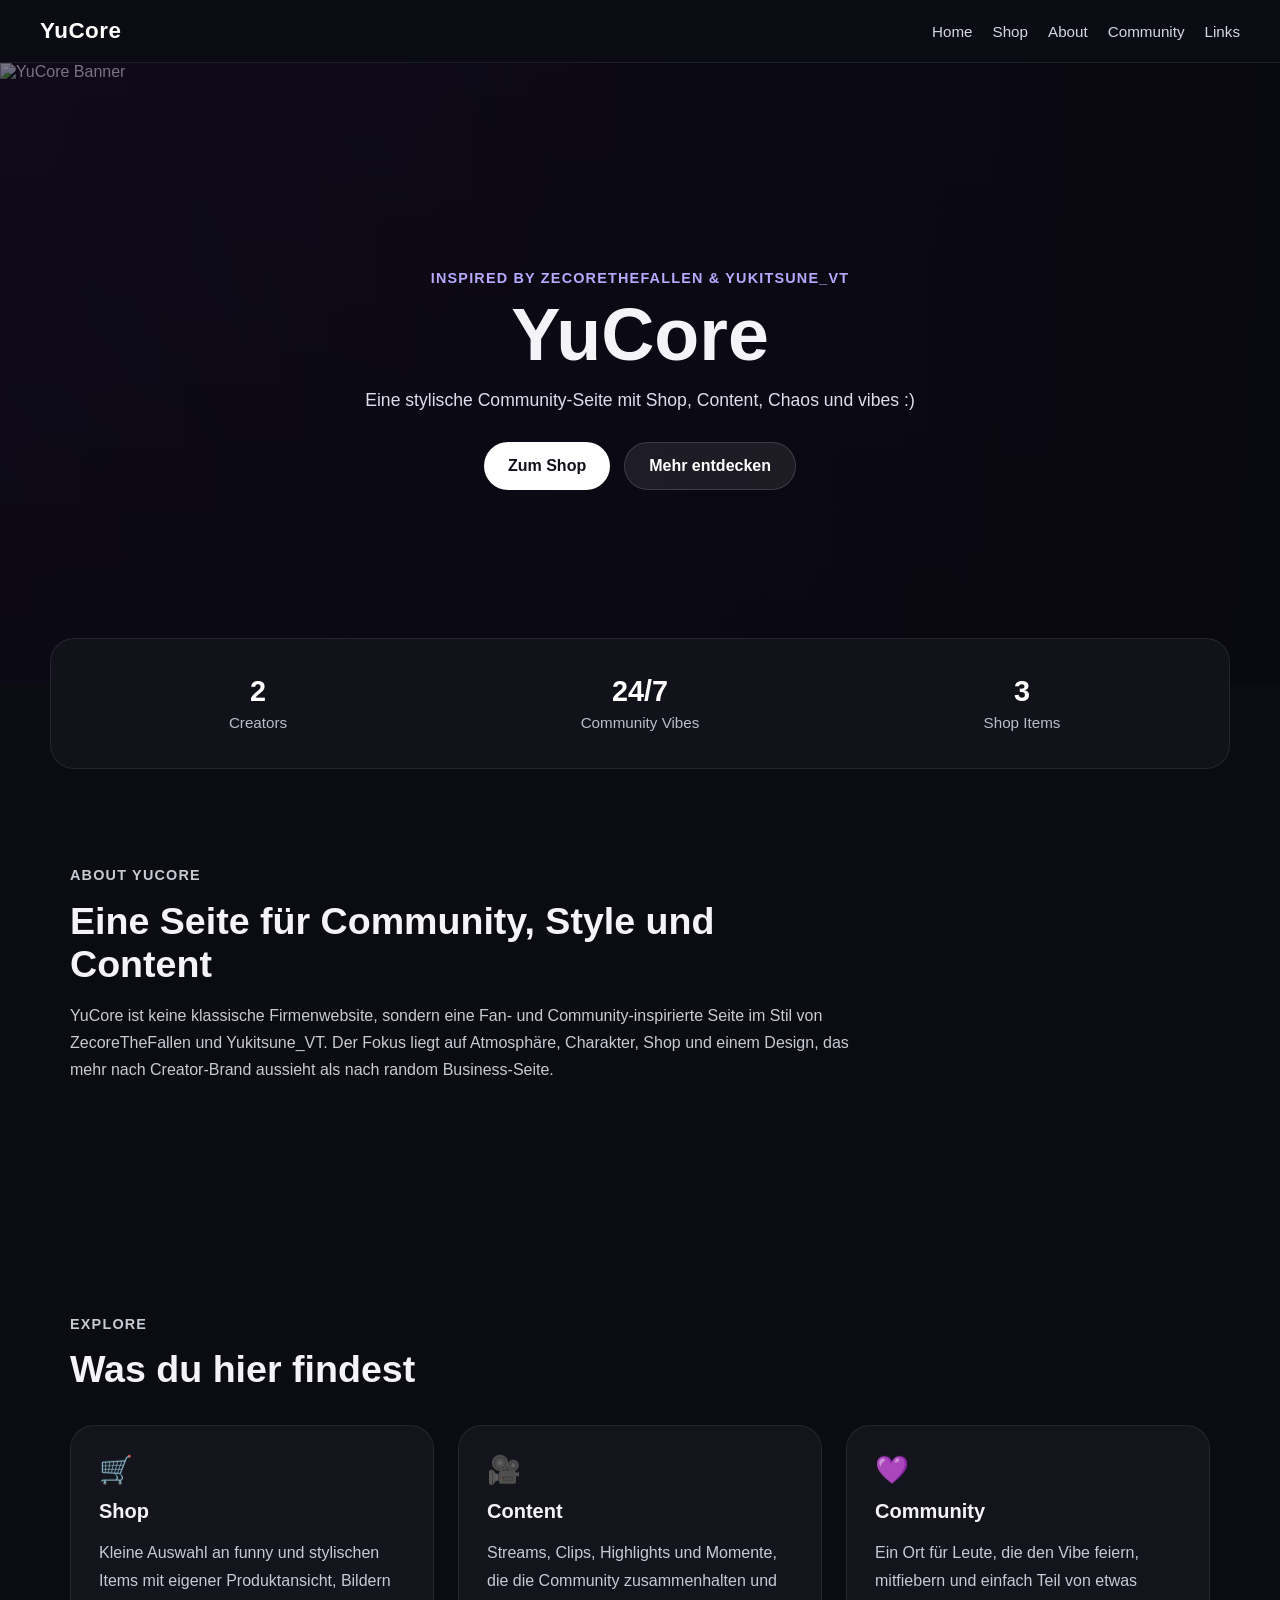
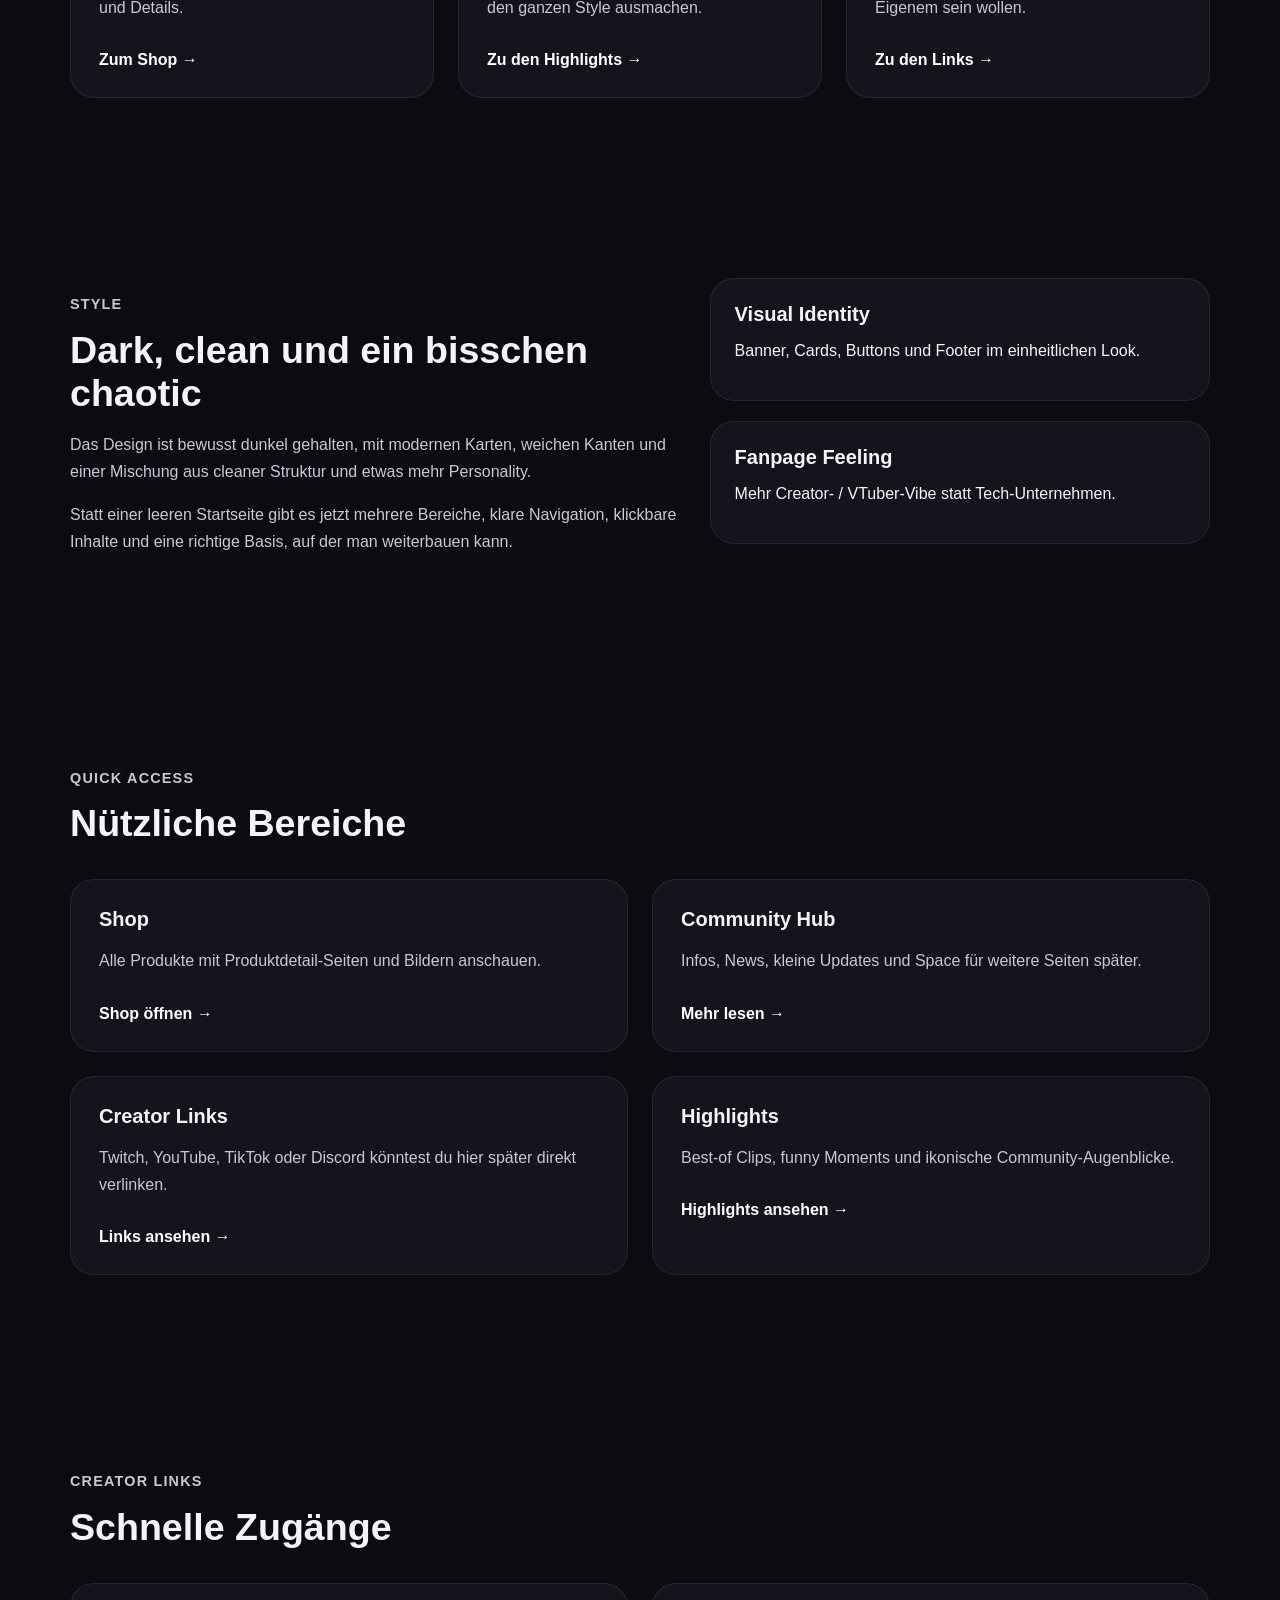
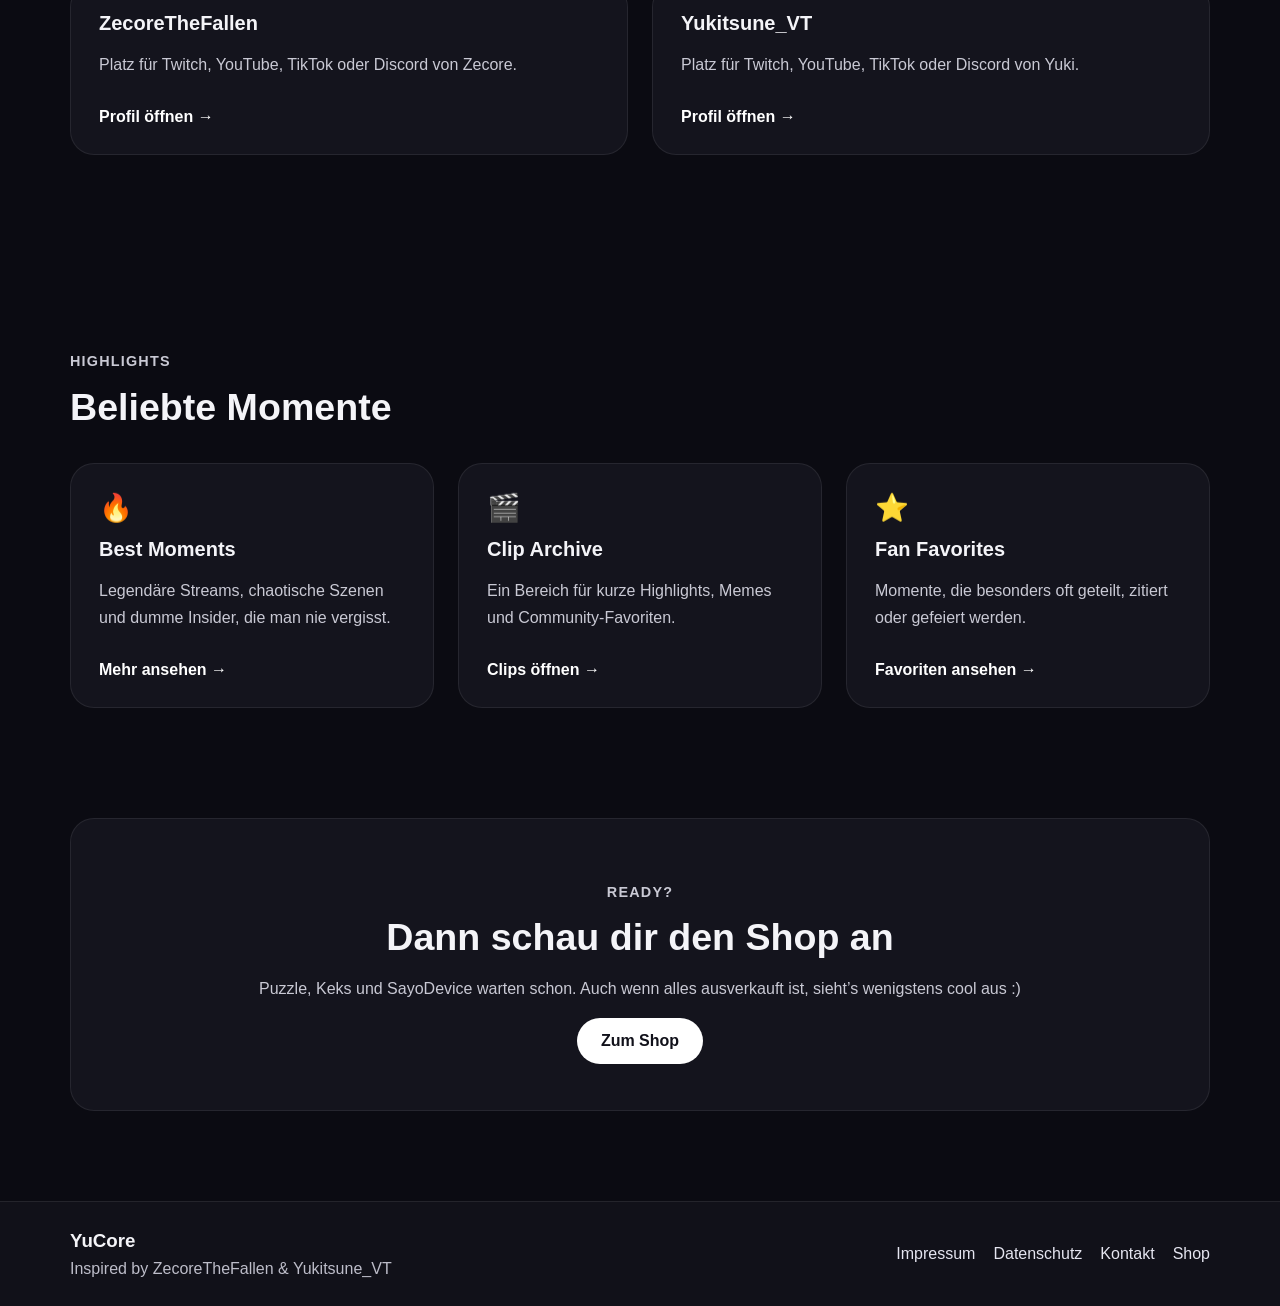
==== index.html @ 49accf86 "Add files via upload" ====
<!DOCTYPE html>
<html lang="de">
<head>
    <meta charset="UTF-8">
    <meta name="viewport" content="width=device-width, initial-scale=1.0">
    <title>YuCore</title>
    <link rel="stylesheet" href="style.css">
</head>
<body class="site-body">

    <nav class="navbar">
        <a href="index.html" class="logo">YuCore</a>

        <div class="nav-links">
            <a href="index.html">Home</a>
            <a href="shop.html">Shop</a>
            <a href="#about">About</a>
            <a href="#community">Community</a>
            <a href="#links">Links</a>
        </div>
    </nav>

    <main class="main-content">

        <header class="hero">
            <img src="Assets/YuCore.jpg" alt="YuCore Banner">
            <div class="hero-overlay"></div>

            <div class="hero-content">
                <p class="hero-kicker">Inspired by ZecoreTheFallen & Yukitsune_VT</p>
                <h1>YuCore</h1>
                <p class="hero-text">
                    Eine stylische Community-Seite mit Shop, Content, Chaos und vibes :)
                </p>

                <div class="hero-buttons">
                    <a href="shop.html" class="btn btn-primary">Zum Shop</a>
                    <a href="#about" class="btn btn-secondary">Mehr entdecken</a>
                </div>
            </div>
        </header>

        <section class="info-strip">
            <div class="info-item">
                <span class="info-number">2</span>
                <span class="info-label">Creators</span>
            </div>
            <div class="info-item">
                <span class="info-number">24/7</span>
                <span class="info-label">Community Vibes</span>
            </div>
            <div class="info-item">
                <span class="info-number">3</span>
                <span class="info-label">Shop Items</span>
            </div>
        </section>

        <section class="section intro-section" id="about">
            <div class="section-header">
                <p class="section-kicker">About YuCore</p>
                <h2>Eine Seite für Community, Style und Content</h2>
                <p>
                    YuCore ist keine klassische Firmenwebsite, sondern eine Fan- und Community-inspirierte
                    Seite im Stil von ZecoreTheFallen und Yukitsune_VT. Der Fokus liegt auf Atmosphäre,
                    Charakter, Shop und einem Design, das mehr nach Creator-Brand aussieht als nach random Business-Seite.
                </p>
            </div>
        </section>

        <section class="section cards-section" id="community">
            <div class="section-header">
                <p class="section-kicker">Explore</p>
                <h2>Was du hier findest</h2>
            </div>

            <div class="feature-grid">
                <article class="feature-card">
                    <div class="feature-icon">🛒</div>
                    <h3>Shop</h3>
                    <p>
                        Kleine Auswahl an funny und stylischen Items mit eigener Produktansicht,
                        Bildern und Details.
                    </p>
                    <a href="shop.html" class="text-link">Zum Shop →</a>
                </article>

                <article class="feature-card">
                    <div class="feature-icon">🎥</div>
                    <h3>Content</h3>
                    <p>
                        Streams, Clips, Highlights und Momente, die die Community zusammenhalten
                        und den ganzen Style ausmachen.
                    </p>
                    <a href="#highlights" class="text-link">Zu den Highlights →</a>
                </article>

                <article class="feature-card">
                    <div class="feature-icon">💜</div>
                    <h3>Community</h3>
                    <p>
                        Ein Ort für Leute, die den Vibe feiern, mitfiebern und einfach Teil von
                        etwas Eigenem sein wollen.
                    </p>
                    <a href="#community-links" class="text-link">Zu den Links →</a>
                </article>
            </div>
        </section>

        <section class="section split-section">
            <div class="split-text">
                <p class="section-kicker">Style</p>
                <h2>Dark, clean und ein bisschen chaotic</h2>
                <p>
                    Das Design ist bewusst dunkel gehalten, mit modernen Karten, weichen Kanten
                    und einer Mischung aus cleaner Struktur und etwas mehr Personality.
                </p>
                <p>
                    Statt einer leeren Startseite gibt es jetzt mehrere Bereiche, klare Navigation,
                    klickbare Inhalte und eine richtige Basis, auf der man weiterbauen kann.
                </p>
            </div>

            <div class="split-panel">
                <div class="mini-panel">
                    <h3>Visual Identity</h3>
                    <p>Banner, Cards, Buttons und Footer im einheitlichen Look.</p>
                </div>
                <div class="mini-panel">
                    <h3>Fanpage Feeling</h3>
                    <p>Mehr Creator- / VTuber-Vibe statt Tech-Unternehmen.</p>
                </div>
            </div>
        </section>

        <section class="section links-section" id="links">
            <div class="section-header">
                <p class="section-kicker">Quick Access</p>
                <h2>Nützliche Bereiche</h2>
            </div>

            <div class="link-box-grid" id="community-links">
                <div class="link-box">
                    <h3>Shop</h3>
                    <p>Alle Produkte mit Produktdetail-Seiten und Bildern anschauen.</p>
                    <a href="shop.html" class="text-link">Shop öffnen →</a>
                </div>

                <div class="link-box">
                    <h3>Community Hub</h3>
                    <p>Infos, News, kleine Updates und Space für weitere Seiten später.</p>
                    <a href="#about" class="text-link">Mehr lesen →</a>
                </div>

                <div class="link-box">
                    <h3>Creator Links</h3>
                    <p>Twitch, YouTube, TikTok oder Discord könntest du hier später direkt verlinken.</p>
                    <a href="#creator-links" class="text-link">Links ansehen →</a>
                </div>

                <div class="link-box" id="highlights">
                    <h3>Highlights</h3>
                    <p>Best-of Clips, funny Moments und ikonische Community-Augenblicke.</p>
                    <a href="#highlights-grid" class="text-link">Highlights ansehen →</a>
                </div>
            </div>
        </section>

        <section class="section" id="creator-links">
            <div class="section-header">
                <p class="section-kicker">Creator Links</p>
                <h2>Schnelle Zugänge</h2>
            </div>

            <div class="link-box-grid">
                <div class="link-box">
                    <h3>ZecoreTheFallen</h3>
                    <p>Platz für Twitch, YouTube, TikTok oder Discord von Zecore.</p>
                    <a href="https://www.twitch.tv/zecorethefallen" class="text-link">Profil öffnen →</a>
                </div>

                <div class="link-box">
                    <h3>Yukitsune_VT</h3>
                    <p>Platz für Twitch, YouTube, TikTok oder Discord von Yuki.</p>
                    <a href="https://www.twitch.tv/yukitsune_vt" class="text-link">Profil öffnen →</a>
                </div>
            </div>
        </section>

        <section class="section" id="highlights-grid">
            <div class="section-header">
                <p class="section-kicker">Highlights</p>
                <h2>Beliebte Momente</h2>
            </div>

            <div class="feature-grid">
                <article class="feature-card">
                    <div class="feature-icon">🔥</div>
                    <h3>Best Moments</h3>
                    <p>Legendäre Streams, chaotische Szenen und dumme Insider, die man nie vergisst.</p>
                    <a href="https://www.twitch.tv/yukitsune_vt/videos?filter=highlights&sort=time" class="text-link">Mehr ansehen →</a>
                </article>

                <article class="feature-card">
                    <div class="feature-icon">🎬</div>
                    <h3>Clip Archive</h3>
                    <p>Ein Bereich für kurze Highlights, Memes und Community-Favoriten.</p>
                    <a href="https://www.twitch.tv/yukitsune_vt/videos?featured=true&filter=clips&range=all" class="text-link">Clips öffnen →</a>
                </article>

                <article class="feature-card">
                    <div class="feature-icon">⭐</div>
                    <h3>Fan Favorites</h3>
                    <p>Momente, die besonders oft geteilt, zitiert oder gefeiert werden.</p>
                    <a href="https://www.twitch.tv/zecorethefallen/videos?featured=true&filter=clips&range=all" class="text-link">Favoriten ansehen →</a>
                </article>
            </div>
        </section>

        <section class="section cta-section">
            <div class="cta-card">
                <p class="section-kicker">Ready?</p>
                <h2>Dann schau dir den Shop an</h2>
                <p>
                    Puzzle, Keks und SayoDevice warten schon. Auch wenn alles ausverkauft ist,
                    sieht’s wenigstens cool aus :)
                </p>
                <a href="shop.html" class="btn btn-primary">Zum Shop</a>
            </div>
        </section>

    </main>

    <footer class="footer">
        <div class="footer-inner">
            <div class="footer-brand">
                <h3>YuCore</h3>
                <p>Inspired by ZecoreTheFallen & Yukitsune_VT</p>
            </div>

            <div class="footer-links">
                <a href="#">Impressum</a>
                <a href="#">Datenschutz</a>
                <a href="#">Kontakt</a>
                <a href="shop.html">Shop</a>
            </div>
        </div>
    </footer>

</body>
</html>
---- style.css ----
* {
    box-sizing: border-box;
}

html,
body {
    margin: 0;
    padding: 0;
}

body {
    font-family: Arial, sans-serif;
    background: #0b0b12;
    color: #f4f4f8;
}

img {
    max-width: 100%;
    display: block;
}

a {
    color: inherit;
    text-decoration: none;
}

.site-body {
    min-height: 100vh;
    display: flex;
    flex-direction: column;
}

.main-content {
    flex: 1;
}

/* NAVBAR */
.navbar {
    position: sticky;
    top: 0;
    z-index: 1000;
    display: flex;
    justify-content: space-between;
    align-items: center;
    padding: 18px 40px;
    background: rgba(12, 12, 20, 0.92);
    backdrop-filter: blur(10px);
    border-bottom: 1px solid rgba(255, 255, 255, 0.08);
}

.logo {
    font-size: 1.4rem;
    font-weight: 700;
    color: #ffffff;
    letter-spacing: 0.5px;
}

.nav-links {
    display: flex;
    gap: 20px;
    align-items: center;
}

.nav-links a {
    color: #d7d7e2;
    font-size: 0.95rem;
    transition: 0.2s ease;
}

.nav-links a:hover {
    color: #ffffff;
}

/* HERO */
.hero {
    position: relative;
    min-height: 620px;
    display: flex;
    align-items: center;
    justify-content: center;
    overflow: hidden;
}

.hero img {
    position: absolute;
    inset: 0;
    width: 100%;
    height: 100%;
    object-fit: cover;
}

.hero-overlay {
    position: absolute;
    inset: 0;
    background:
        linear-gradient(to bottom, rgba(5, 5, 12, 0.45), rgba(8, 8, 16, 0.78)),
        linear-gradient(to right, rgba(86, 30, 120, 0.18), rgba(13, 13, 30, 0.18));
}

.hero-content {
    position: relative;
    z-index: 2;
    max-width: 900px;
    text-align: center;
    padding: 40px 20px;
}

.hero-kicker,
.section-kicker {
    color: #b8a9ff;
    font-size: 0.9rem;
    font-weight: 700;
    letter-spacing: 1.2px;
    text-transform: uppercase;
    margin-bottom: 12px;
}

.hero h1 {
    font-size: 4.6rem;
    margin: 0 0 14px 0;
    line-height: 1;
}

.hero-text {
    max-width: 650px;
    margin: 0 auto;
    font-size: 1.1rem;
    color: #dddded;
    line-height: 1.6;
}

.hero-buttons {
    margin-top: 28px;
    display: flex;
    gap: 14px;
    justify-content: center;
    flex-wrap: wrap;
}

/* BUTTONS */
.btn {
    display: inline-flex;
    align-items: center;
    justify-content: center;
    padding: 14px 24px;
    border-radius: 999px;
    font-weight: 700;
    transition: 0.2s ease;
}

.btn-primary {
    background: #ffffff;
    color: #11111a;
}

.btn-primary:hover {
    transform: translateY(-2px);
}

.btn-secondary {
    background: rgba(255, 255, 255, 0.08);
    color: #ffffff;
    border: 1px solid rgba(255, 255, 255, 0.14);
}

.btn-secondary:hover {
    background: rgba(255, 255, 255, 0.14);
}

/* INFO STRIP */
.info-strip {
    max-width: 1180px;
    width: calc(100% - 40px);
    margin: -45px auto 0 auto;
    position: relative;
    z-index: 5;
    background: #12121b;
    border: 1px solid rgba(255, 255, 255, 0.08);
    border-radius: 24px;
    padding: 24px;
    display: grid;
    grid-template-columns: repeat(3, 1fr);
    gap: 16px;
}

.info-item {
    text-align: center;
    padding: 12px;
}

.info-number {
    display: block;
    font-size: 1.8rem;
    font-weight: 700;
    color: #ffffff;
    margin-bottom: 6px;
}

.info-label {
    color: #bdbdc9;
    font-size: 0.95rem;
}

/* GENERAL SECTIONS */
.section {
    max-width: 1180px;
    margin: 0 auto;
    padding: 90px 20px;
}

.section-header {
    max-width: 780px;
    margin-bottom: 34px;
}

.section-header h2,
.split-text h2,
.cta-card h2,
.page-hero-content h1 {
    font-size: 2.35rem;
    margin: 0 0 16px 0;
}

.section-header p,
.split-text p,
.link-box p,
.feature-card p,
.cta-card p,
.page-hero-content p,
.product-desc,
.product-details li {
    color: #c9c9d4;
    line-height: 1.7;
}

/* INTRO */
.intro-section {
    padding-top: 80px;
}

/* FEATURE GRID */
.feature-grid {
    display: grid;
    grid-template-columns: repeat(3, 1fr);
    gap: 24px;
}

.feature-card,
.link-box,
.shop-card,
.product-info-card,
.mini-panel,
.cta-card {
    background: #14141d;
    border: 1px solid rgba(255, 255, 255, 0.08);
    border-radius: 24px;
}

.feature-card {
    padding: 28px;
}

.feature-icon {
    font-size: 1.7rem;
    margin-bottom: 14px;
}

.feature-card h3,
.link-box h3,
.shop-card h3,
.product-details h3,
.mini-panel h3 {
    margin-top: 0;
    margin-bottom: 12px;
    font-size: 1.25rem;
}

.text-link {
    display: inline-block;
    margin-top: 14px;
    color: #ffffff;
    font-weight: 700;
}

/* SPLIT */
.split-section {
    display: grid;
    grid-template-columns: 1.1fr 0.9fr;
    gap: 28px;
    align-items: start;
}

.split-panel {
    display: grid;
    gap: 20px;
}

.mini-panel {
    padding: 24px;
}

/* LINK BOXES */
.link-box-grid {
    display: grid;
    grid-template-columns: repeat(2, 1fr);
    gap: 24px;
}

.link-box {
    padding: 28px;
}

/* CTA */
.cta-section {
    padding-top: 20px;
}

.cta-card {
    text-align: center;
    padding: 46px 24px;
}

/* PAGE HERO */
.page-hero {
    max-width: 1180px;
    margin: 0 auto;
    padding: 70px 20px 20px 20px;
}

.small-hero .page-hero-content {
    max-width: 760px;
}

/* SHOP */
.shop-section {
    padding-top: 30px;
}

.shop-grid {
    display: grid;
    grid-template-columns: repeat(3, 1fr);
    gap: 24px;
}

.shop-card {
    overflow: hidden;
    transition: 0.2s ease;
}

.shop-card:hover {
    transform: translateY(-4px);
}

.shop-image-wrap {
    width: 100%;
    aspect-ratio: 4 / 3;
    overflow: hidden;
    background: #0e0e15;
}

.shop-image-wrap img {
    width: 100%;
    height: 100%;
    object-fit: cover;
}

.shop-card-content {
    padding: 22px;
}

.shop-price,
.product-price {
    color: #ffffff;
    font-size: 1.35rem;
    font-weight: 700;
    margin: 10px 0 12px 0;
}

.shop-desc {
    color: #c9c9d4;
    line-height: 1.6;
}

.shop-link {
    display: inline-block;
    margin-top: 16px;
    font-weight: 700;
    color: #ffffff;
}

/* PRODUCT */
.product-section {
    padding-top: 50px;
}

.product-layout {
    display: grid;
    grid-template-columns: 1.15fr 0.85fr;
    gap: 30px;
    align-items: start;
}

.product-gallery {
    background: #14141d;
    border: 1px solid rgba(255, 255, 255, 0.08);
    border-radius: 24px;
    padding: 24px;
}

.product-main-image-wrap {
    width: 100%;
    aspect-ratio: 1 / 1;
    border-radius: 18px;
    overflow: hidden;
    background: #0f0f17;
    margin-bottom: 18px;
}

.product-main-image {
    width: 100%;
    height: 100%;
    object-fit: cover;
}

.product-thumbs {
    display: flex;
    gap: 12px;
    flex-wrap: wrap;
}

.product-thumb {
    width: 92px;
    height: 92px;
    object-fit: cover;
    border-radius: 14px;
    border: 2px solid transparent;
    cursor: pointer;
    opacity: 0.88;
    transition: 0.2s ease;
    background: #0e0e15;
}

.product-thumb:hover,
.product-thumb.active {
    border-color: #ffffff;
    opacity: 1;
}

.product-info-card {
    padding: 30px;
}

.product-meta {
    display: flex;
    flex-wrap: wrap;
    gap: 10px;
    margin: 18px 0 22px 0;
}

.meta-pill {
    display: inline-flex;
    align-items: center;
    padding: 8px 14px;
    border-radius: 999px;
    background: rgba(255, 255, 255, 0.07);
    color: #e4e4ee;
    font-size: 0.9rem;
}

.product-details {
    margin-top: 26px;
}

.product-details ul {
    padding-left: 20px;
    margin: 0;
}

.soldout-btn {
    width: 100%;
    margin-top: 28px;
    padding: 16px 20px;
    border: none;
    border-radius: 16px;
    background: #2a2a35;
    color: #ffffff;
    font-size: 1rem;
    font-weight: 700;
    cursor: not-allowed;
}

/* FOOTER */
.footer {
    margin-top: auto;
    background: #111119;
    border-top: 1px solid rgba(255, 255, 255, 0.08);
}

.footer-inner {
    max-width: 1180px;
    margin: 0 auto;
    padding: 28px 20px;
    display: flex;
    justify-content: space-between;
    gap: 24px;
    align-items: center;
    flex-wrap: wrap;
}

.footer-brand h3 {
    margin: 0 0 8px 0;
}

.footer-brand p {
    margin: 0;
    color: #bdbdc9;
}

.footer-links {
    display: flex;
    gap: 18px;
    flex-wrap: wrap;
}

.footer-links a {
    color: #e5e5f0;
}

.footer-links a:hover {
    color: #ffffff;
}

/* RESPONSIVE */
@media (max-width: 980px) {
    .feature-grid,
    .shop-grid,
    .product-layout,
    .split-section,
    .link-box-grid {
        grid-template-columns: 1fr;
    }

    .info-strip {
        grid-template-columns: 1fr;
    }

    .hero h1 {
        font-size: 3.1rem;
    }
}

@media (max-width: 720px) {
    .navbar {
        padding: 16px 20px;
        flex-direction: column;
        gap: 14px;
    }

    .nav-links {
        flex-wrap: wrap;
        justify-content: center;
    }

    .hero {
        min-height: 520px;
    }

    .hero h1 {
        font-size: 2.5rem;
    }

    .section {
        padding: 70px 20px;
    }

    .footer-inner {
        flex-direction: column;
        align-items: flex-start;
    }
}
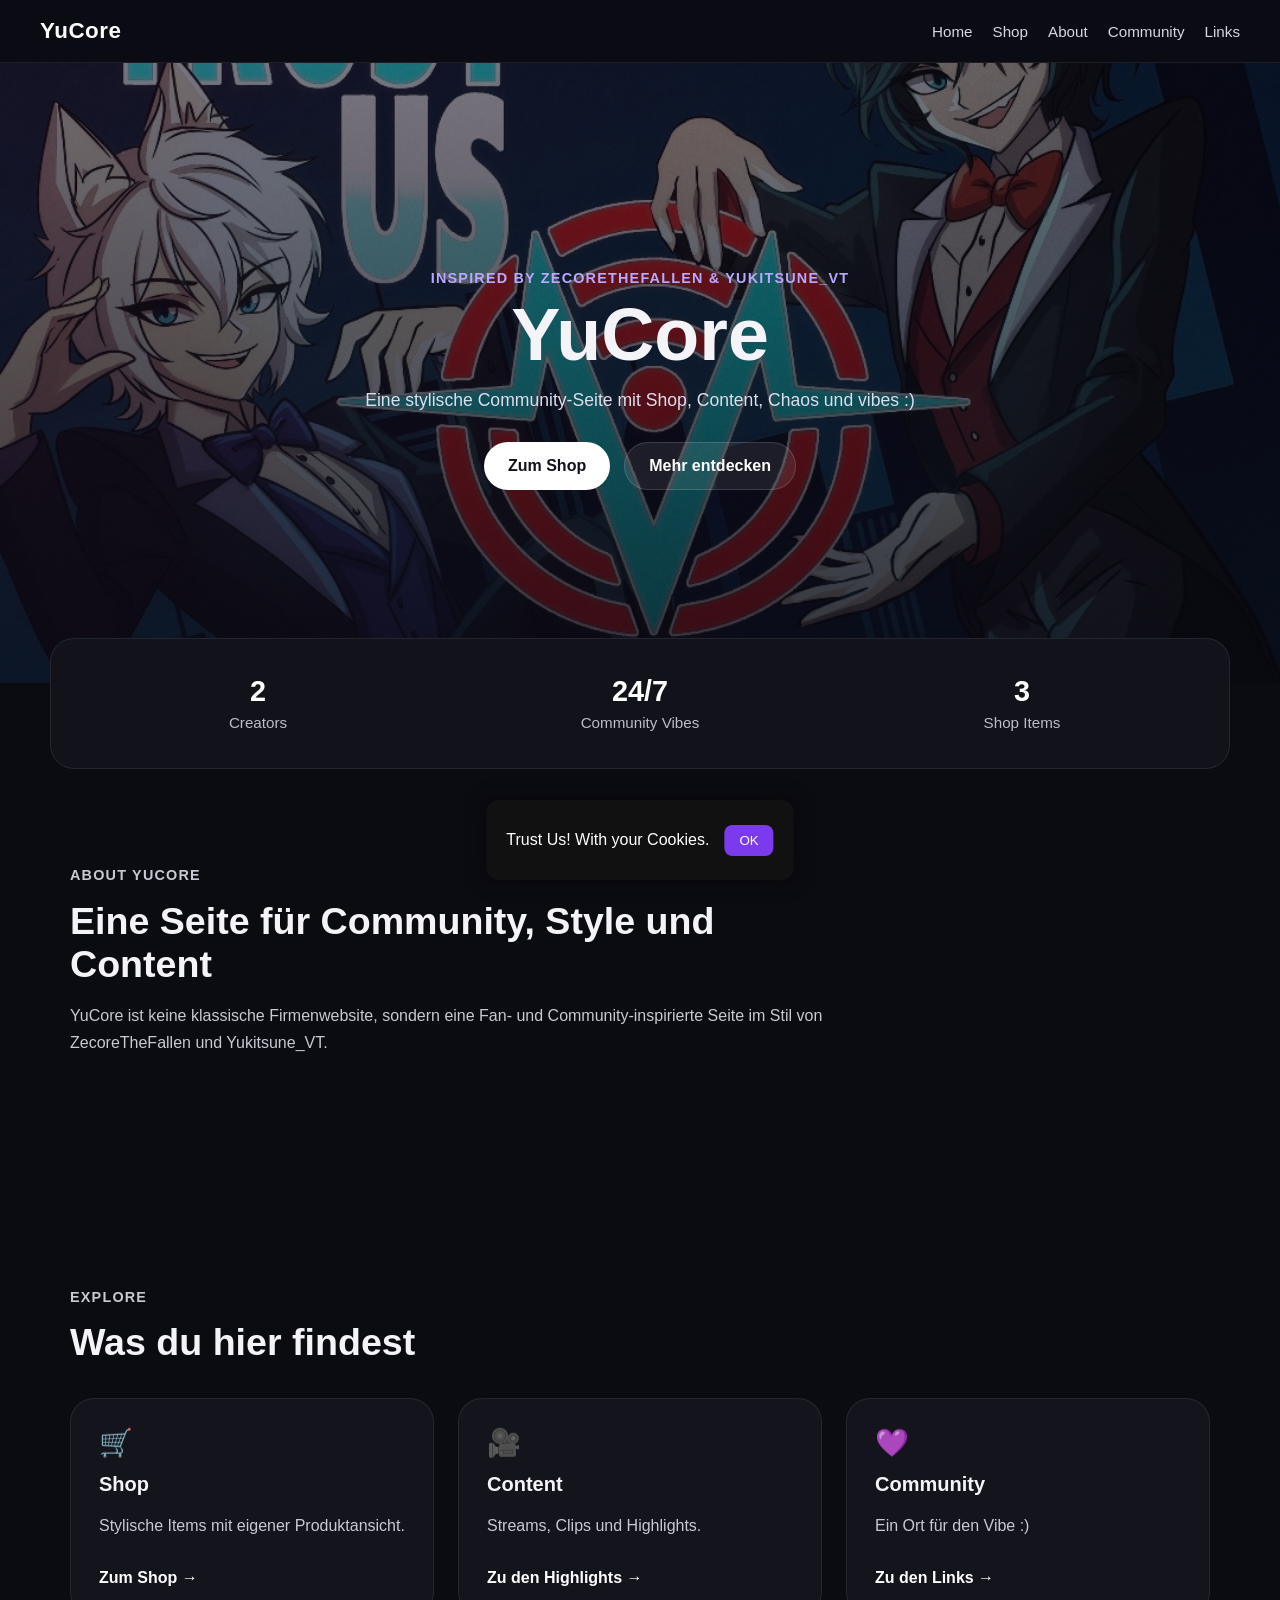
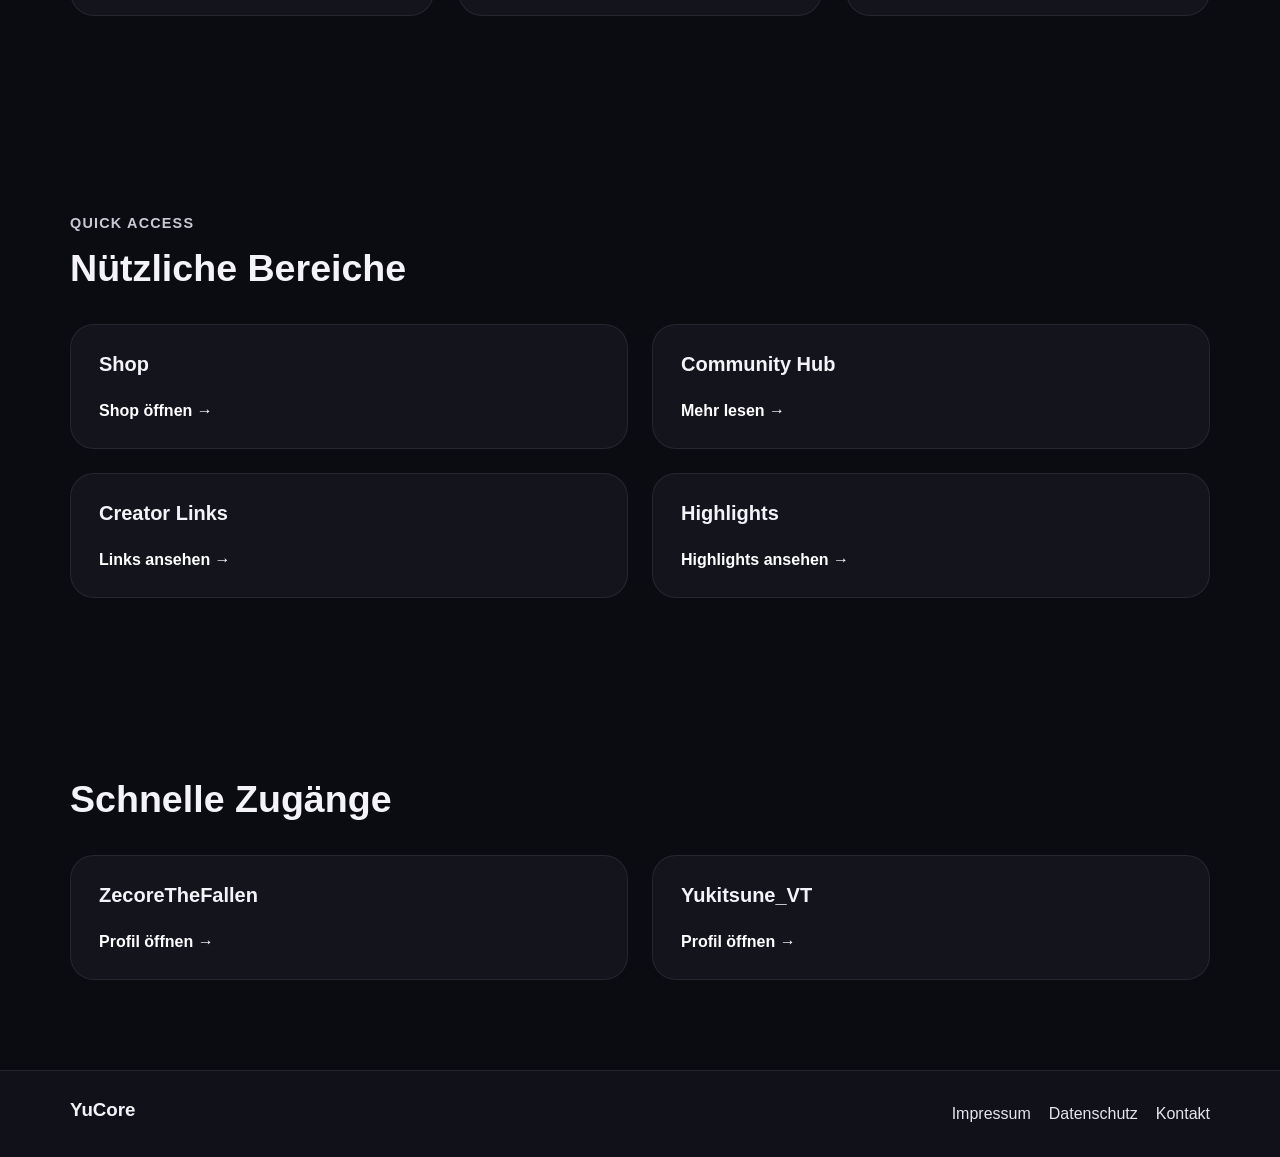
==== commit aa78a2c3: "Update index.html" ====
--- a/index.html
+++ b/index.html
@@ -5,6 +5,36 @@
     <meta name="viewport" content="width=device-width, initial-scale=1.0">
     <title>YuCore</title>
     <link rel="stylesheet" href="style.css">
+
+    <style>
+        .cookie-popup {
+            position: fixed;
+            bottom: 20px;
+            left: 50%;
+            transform: translateX(-50%);
+            background: #111;
+            color: white;
+            padding: 15px 20px;
+            border-radius: 12px;
+            box-shadow: 0 0 20px rgba(0,0,0,0.5);
+            z-index: 9999;
+        }
+
+        .cookie-content {
+            display: flex;
+            gap: 15px;
+            align-items: center;
+        }
+
+        .cookie-popup button {
+            background: #7c3aed;
+            border: none;
+            padding: 8px 15px;
+            border-radius: 8px;
+            color: white;
+            cursor: pointer;
+        }
+    </style>
 </head>
 <body class="site-body">
 
@@ -61,8 +91,7 @@
                 <h2>Eine Seite für Community, Style und Content</h2>
                 <p>
                     YuCore ist keine klassische Firmenwebsite, sondern eine Fan- und Community-inspirierte
-                    Seite im Stil von ZecoreTheFallen und Yukitsune_VT. Der Fokus liegt auf Atmosphäre,
-                    Charakter, Shop und einem Design, das mehr nach Creator-Brand aussieht als nach random Business-Seite.
+                    Seite im Stil von ZecoreTheFallen und Yukitsune_VT.
                 </p>
             </div>
         </section>
@@ -77,61 +106,26 @@
                 <article class="feature-card">
                     <div class="feature-icon">🛒</div>
                     <h3>Shop</h3>
-                    <p>
-                        Kleine Auswahl an funny und stylischen Items mit eigener Produktansicht,
-                        Bildern und Details.
-                    </p>
+                    <p>Stylische Items mit eigener Produktansicht.</p>
                     <a href="shop.html" class="text-link">Zum Shop →</a>
                 </article>
 
                 <article class="feature-card">
                     <div class="feature-icon">🎥</div>
                     <h3>Content</h3>
-                    <p>
-                        Streams, Clips, Highlights und Momente, die die Community zusammenhalten
-                        und den ganzen Style ausmachen.
-                    </p>
+                    <p>Streams, Clips und Highlights.</p>
                     <a href="#highlights" class="text-link">Zu den Highlights →</a>
                 </article>
 
                 <article class="feature-card">
                     <div class="feature-icon">💜</div>
                     <h3>Community</h3>
-                    <p>
-                        Ein Ort für Leute, die den Vibe feiern, mitfiebern und einfach Teil von
-                        etwas Eigenem sein wollen.
-                    </p>
+                    <p>Ein Ort für den Vibe :)</p>
                     <a href="#community-links" class="text-link">Zu den Links →</a>
                 </article>
             </div>
         </section>
 
-        <section class="section split-section">
-            <div class="split-text">
-                <p class="section-kicker">Style</p>
-                <h2>Dark, clean und ein bisschen chaotic</h2>
-                <p>
-                    Das Design ist bewusst dunkel gehalten, mit modernen Karten, weichen Kanten
-                    und einer Mischung aus cleaner Struktur und etwas mehr Personality.
-                </p>
-                <p>
-                    Statt einer leeren Startseite gibt es jetzt mehrere Bereiche, klare Navigation,
-                    klickbare Inhalte und eine richtige Basis, auf der man weiterbauen kann.
-                </p>
-            </div>
-
-            <div class="split-panel">
-                <div class="mini-panel">
-                    <h3>Visual Identity</h3>
-                    <p>Banner, Cards, Buttons und Footer im einheitlichen Look.</p>
-                </div>
-                <div class="mini-panel">
-                    <h3>Fanpage Feeling</h3>
-                    <p>Mehr Creator- / VTuber-Vibe statt Tech-Unternehmen.</p>
-                </div>
-            </div>
-        </section>
-
         <section class="section links-section" id="links">
             <div class="section-header">
                 <p class="section-kicker">Quick Access</p>
@@ -141,25 +135,21 @@
             <div class="link-box-grid" id="community-links">
                 <div class="link-box">
                     <h3>Shop</h3>
-                    <p>Alle Produkte mit Produktdetail-Seiten und Bildern anschauen.</p>
                     <a href="shop.html" class="text-link">Shop öffnen →</a>
                 </div>
 
                 <div class="link-box">
                     <h3>Community Hub</h3>
-                    <p>Infos, News, kleine Updates und Space für weitere Seiten später.</p>
                     <a href="#about" class="text-link">Mehr lesen →</a>
                 </div>
 
                 <div class="link-box">
                     <h3>Creator Links</h3>
-                    <p>Twitch, YouTube, TikTok oder Discord könntest du hier später direkt verlinken.</p>
                     <a href="#creator-links" class="text-link">Links ansehen →</a>
                 </div>
 
                 <div class="link-box" id="highlights">
                     <h3>Highlights</h3>
-                    <p>Best-of Clips, funny Moments und ikonische Community-Augenblicke.</p>
                     <a href="#highlights-grid" class="text-link">Highlights ansehen →</a>
                 </div>
             </div>
@@ -167,64 +157,19 @@
 
         <section class="section" id="creator-links">
             <div class="section-header">
-                <p class="section-kicker">Creator Links</p>
                 <h2>Schnelle Zugänge</h2>
             </div>
 
             <div class="link-box-grid">
                 <div class="link-box">
                     <h3>ZecoreTheFallen</h3>
-                    <p>Platz für Twitch, YouTube, TikTok oder Discord von Zecore.</p>
                     <a href="https://www.twitch.tv/zecorethefallen" class="text-link">Profil öffnen →</a>
                 </div>
 
                 <div class="link-box">
                     <h3>Yukitsune_VT</h3>
-                    <p>Platz für Twitch, YouTube, TikTok oder Discord von Yuki.</p>
                     <a href="https://www.twitch.tv/yukitsune_vt" class="text-link">Profil öffnen →</a>
                 </div>
-            </div>
-        </section>
-
-        <section class="section" id="highlights-grid">
-            <div class="section-header">
-                <p class="section-kicker">Highlights</p>
-                <h2>Beliebte Momente</h2>
-            </div>
-
-            <div class="feature-grid">
-                <article class="feature-card">
-                    <div class="feature-icon">🔥</div>
-                    <h3>Best Moments</h3>
-                    <p>Legendäre Streams, chaotische Szenen und dumme Insider, die man nie vergisst.</p>
-                    <a href="https://www.twitch.tv/yukitsune_vt/videos?filter=highlights&sort=time" class="text-link">Mehr ansehen →</a>
-                </article>
-
-                <article class="feature-card">
-                    <div class="feature-icon">🎬</div>
-                    <h3>Clip Archive</h3>
-                    <p>Ein Bereich für kurze Highlights, Memes und Community-Favoriten.</p>
-                    <a href="https://www.twitch.tv/yukitsune_vt/videos?featured=true&filter=clips&range=all" class="text-link">Clips öffnen →</a>
-                </article>
-
-                <article class="feature-card">
-                    <div class="feature-icon">⭐</div>
-                    <h3>Fan Favorites</h3>
-                    <p>Momente, die besonders oft geteilt, zitiert oder gefeiert werden.</p>
-                    <a href="https://www.twitch.tv/zecorethefallen/videos?featured=true&filter=clips&range=all" class="text-link">Favoriten ansehen →</a>
-                </article>
-            </div>
-        </section>
-
-        <section class="section cta-section">
-            <div class="cta-card">
-                <p class="section-kicker">Ready?</p>
-                <h2>Dann schau dir den Shop an</h2>
-                <p>
-                    Puzzle, Keks und SayoDevice warten schon. Auch wenn alles ausverkauft ist,
-                    sieht’s wenigstens cool aus :)
-                </p>
-                <a href="shop.html" class="btn btn-primary">Zum Shop</a>
             </div>
         </section>
 
@@ -234,17 +179,36 @@
         <div class="footer-inner">
             <div class="footer-brand">
                 <h3>YuCore</h3>
-                <p>Inspired by ZecoreTheFallen & Yukitsune_VT</p>
             </div>
 
             <div class="footer-links">
                 <a href="#">Impressum</a>
                 <a href="#">Datenschutz</a>
                 <a href="#">Kontakt</a>
-                <a href="shop.html">Shop</a>
             </div>
         </div>
     </footer>
 
+    <!-- COOKIE POPUP -->
+    <div id="cookie-popup" class="cookie-popup">
+        <div class="cookie-content">
+            <p>Trust Us! With your Cookies.</p>
+            <button onclick="acceptCookies()">OK</button>
+        </div>
+    </div>
+
+    <script>
+        function acceptCookies() {
+            localStorage.setItem("cookiesAccepted", "true");
+            document.getElementById("cookie-popup").style.display = "none";
+        }
+
+        window.onload = function() {
+            if (localStorage.getItem("cookiesAccepted")) {
+                document.getElementById("cookie-popup").style.display = "none";
+            }
+        }
+    </script>
+
 </body>
-</html>+</html>
